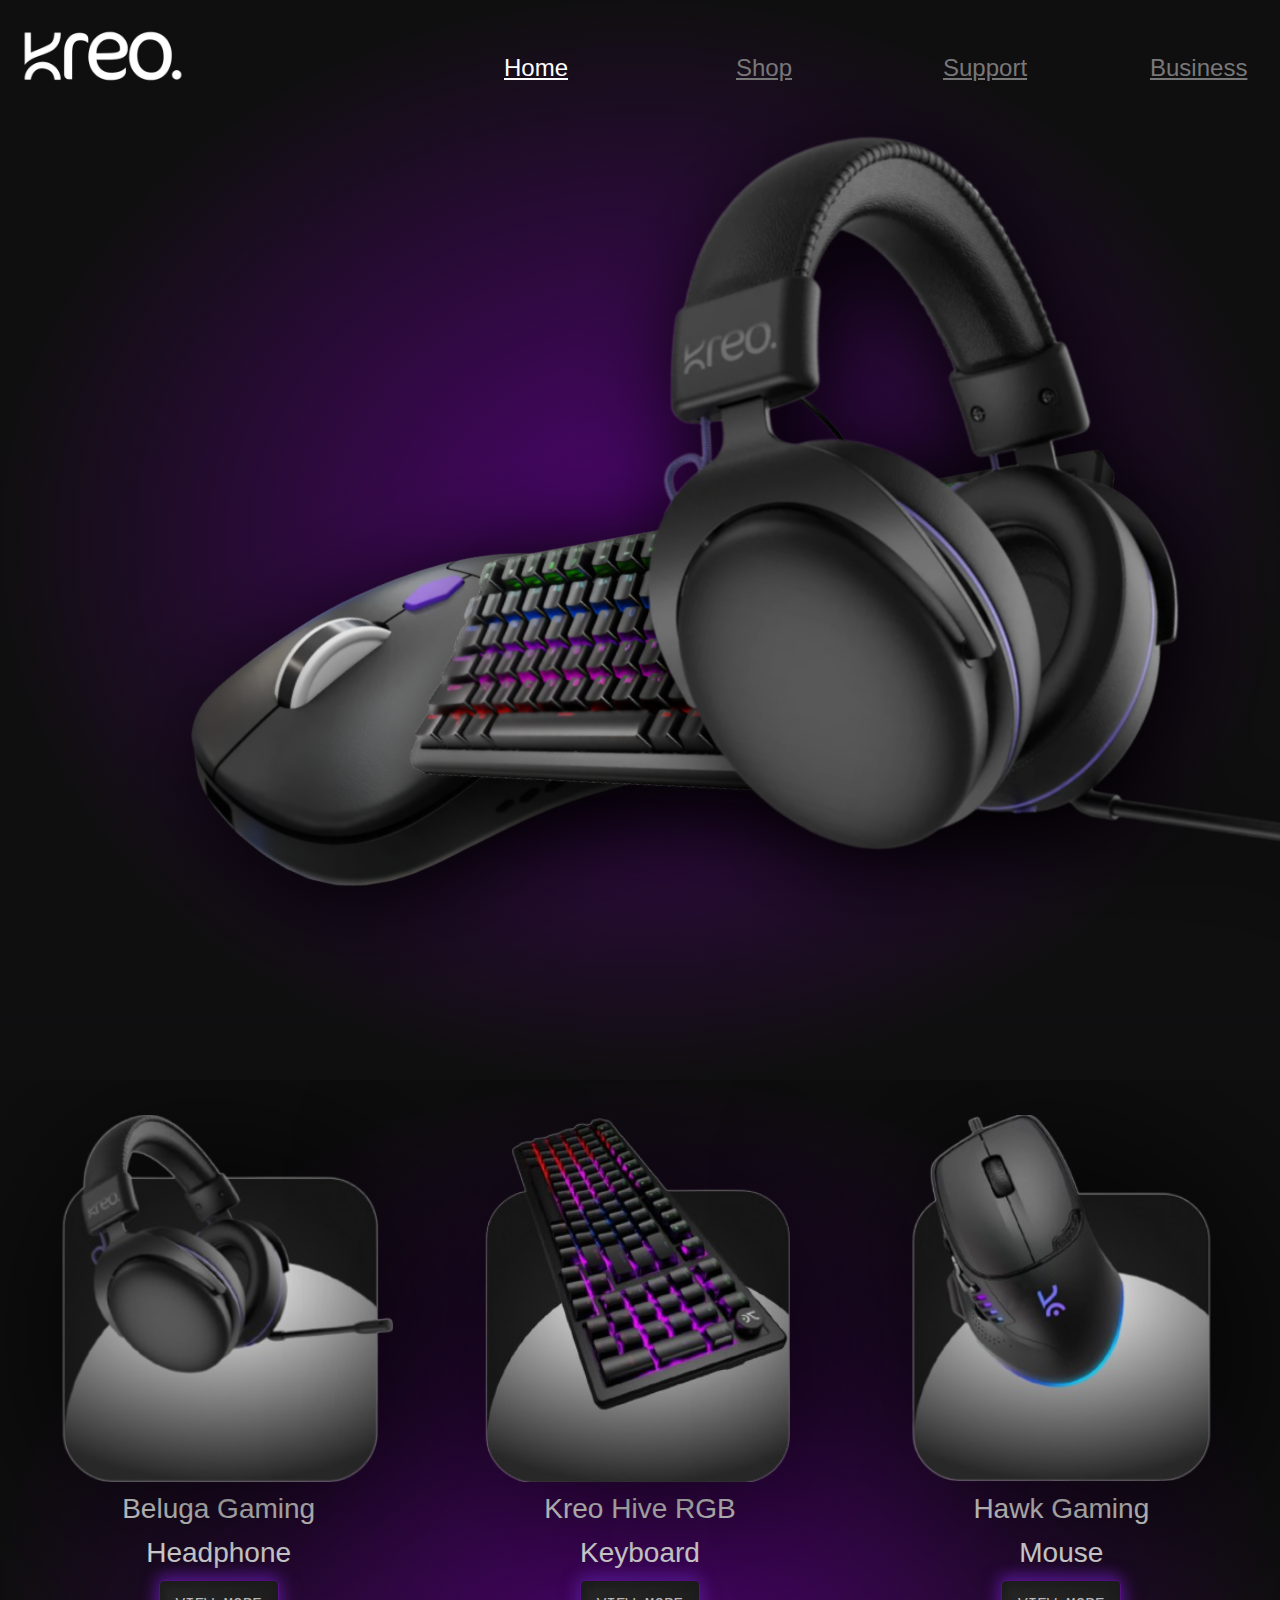
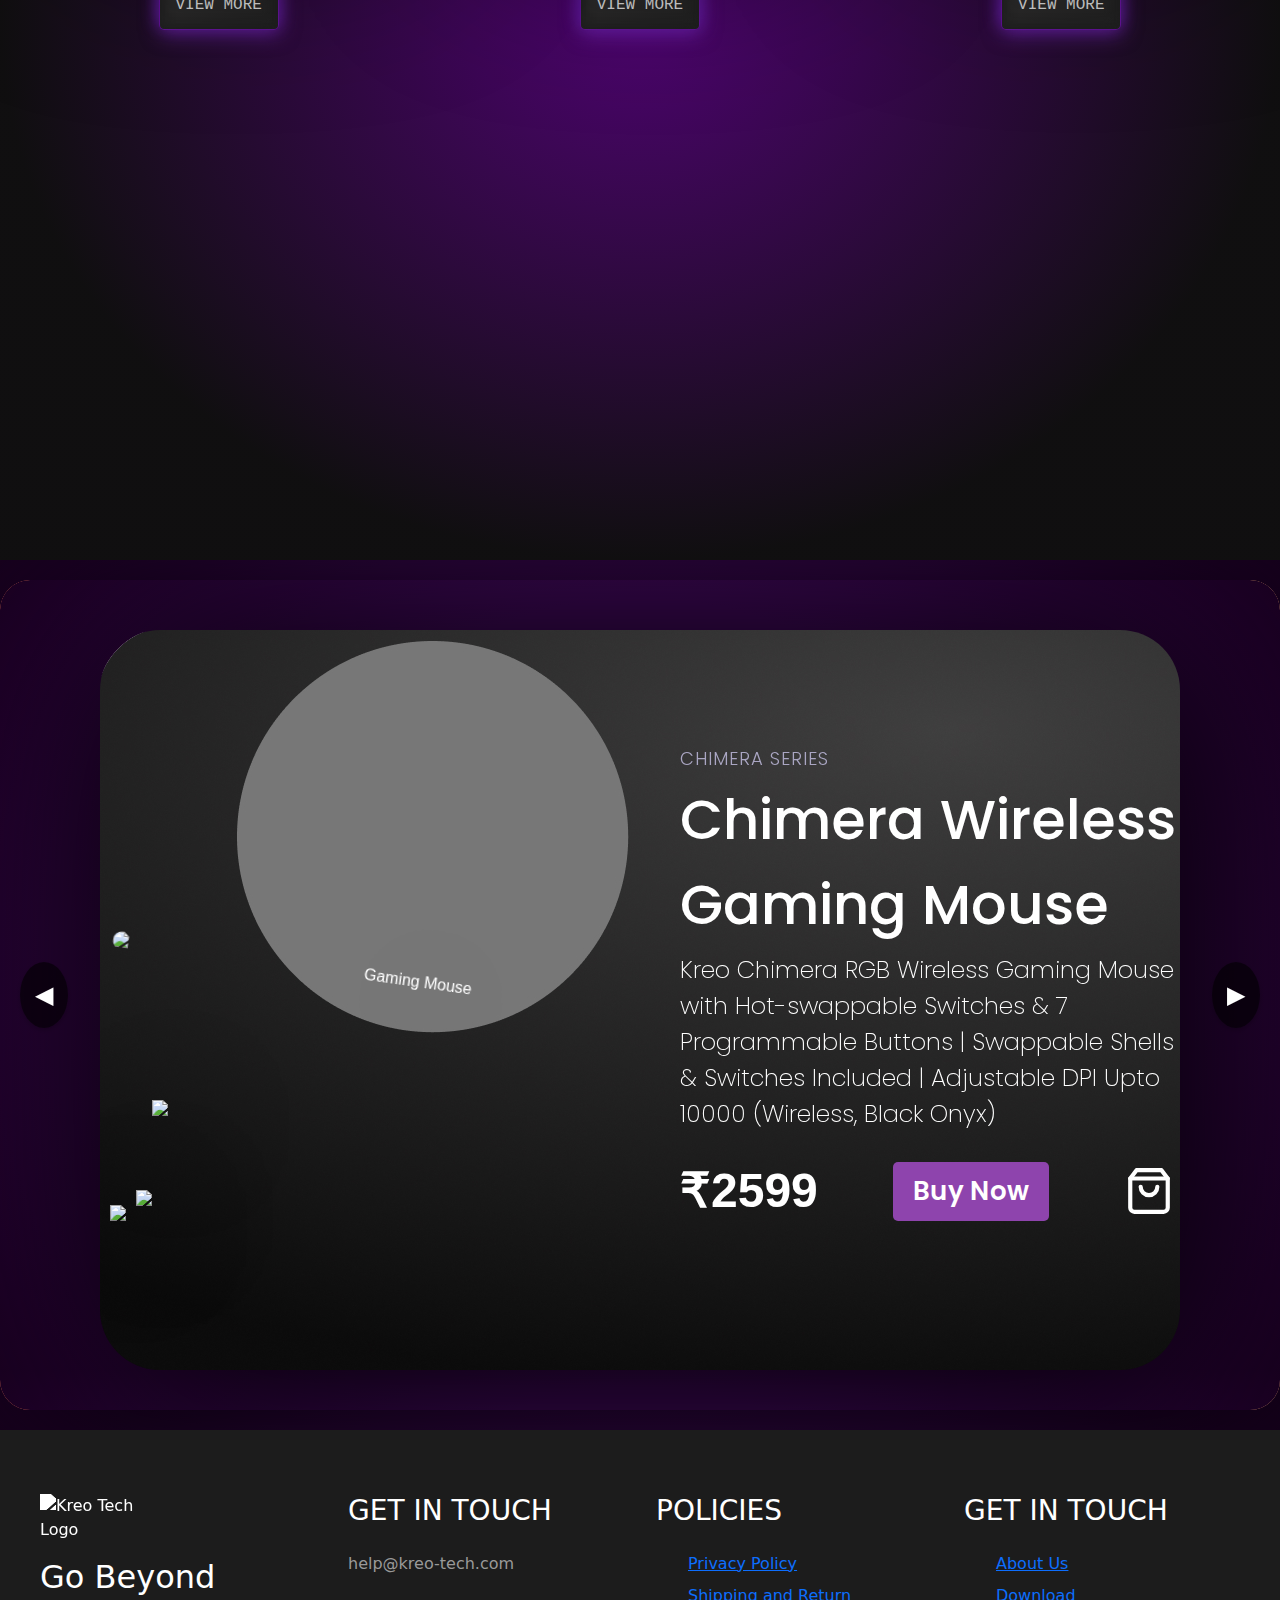
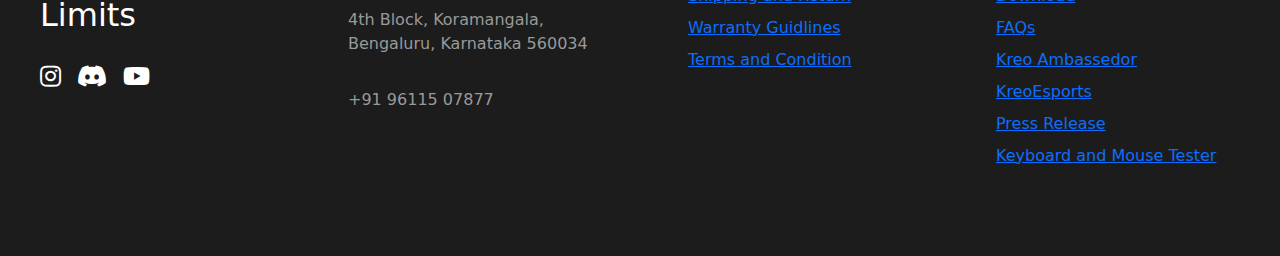
==== index.html @ af9f86cb "completed website" ====
<!DOCTYPE html>
<html lang="en">

<head>
  <meta charset="utf-8" />
  <meta name="viewport" content="width=device-width, initial-scale=1.0" />
  <title>Your Page Title</title>
  <link rel="stylesheet" href="desktopglobal3.css" />
  <link rel="stylesheet" href="style.css" />
  <link rel="stylesheet" href="kreo2.css">
  <link rel="stylesheet" href="https://cdnjs.cloudflare.com/ajax/libs/font-awesome/5.15.3/css/all.min.css">
  <link rel="stylesheet" href="slides.css">
  <link href="https://cdn.jsdelivr.net/npm/bootstrap@5.3.3/dist/css/bootstrap.min.css" rel="stylesheet">
  <link href="https://getbootstrap.com/docs/5.3/assets/css/docs.css" rel="stylesheet">
  <script src="https://cdn.jsdelivr.net/npm/bootstrap@5.3.3/dist/js/bootstrap.bundle.min.js"></script>
  <link href="https://cdn.jsdelivr.net/npm/bootstrap@5.3.3/dist/css/bootstrap.min.css" rel="stylesheet">
  <link href="https://getbootstrap.com/docs/5.3/assets/css/docs.css" rel="stylesheet">
  <link href="https://cdn.jsdelivr.net/npm/bootstrap@5.3.3/dist/css/bootstrap.min.css" rel="stylesheet">
  <link href="https://getbootstrap.com/docs/5.3/assets/css/docs.css" rel="stylesheet">
  
  <script src="https://cdn.jsdelivr.net/npm/bootstrap@5.3.3/dist/js/bootstrap.bundle.min.js"></script>
  <script src="https://cdn.jsdelivr.net/npm/bootstrap@5.3.3/dist/js/bootstrap.bundle.min.js"></script>

</head>

<body>
  <div class="bodypg3">
    <div class="desktoppg3">
      <div class="overlap-wrapperpg3">
        <div class="overlappg3">
          <div class="overlap-grouppg3">
            <nav class="navbarpg3">
              <img class="logopg3" src="ll.png" alt="Logo" />
              <ul class="nav-linkspg3">
                <li><a href="#" class="text-wrapper-4pg3">Home</a></li>
                <li><a href="#" class="text-wrapper-3pg3">Shop</a></li>
                <li><a href="#" class="text-wrapper-5pg3">Business</a></li>
                <li><a href="#" class="text-wrapperpg3">Support</a></li>
                <li><a href="#" class="text-wrapper-2pg3">Search</a></li>
                <li><a href="#" class="text-wrapper-6pg3">Login</a></li>
              </ul>
              <div class="nav-iconspg3">
                <a href="#"><img class="vectorpg3" src="Vector.png" alt="Search icon" />
                </a>
                <a href="#">
                  <img class="imgpg3" src="Vector1.png" alt="User icon" />
                </a>
                <a href="#">
                  <img class="vector-2pg3" src="car vector (1).png" alt="Shopping cart" />
                </a>
              </div>
            </nav>
            <div class="container">
            <div class="contentpg3" >
              <img class="screenshotpg3 img-fluid" src="M4.png" alt="Screenshot image" />
              <img class="artboard-abdfpg3 img-fluid" src="K4.png" alt="Description of K4" />
              <img class="screenshot-2pg3 img-fluid" src="H4.png" alt="Description of H4" />
            </div>
          </div>
          </div>
        </div>
      </div>
    </div>
  </div>
  <div class="bodypg4" >
    <!--<div class="navbarpg4">
       <div class="logopg4">
          <img src="logok.jpg" alt="Kreo logo">
      </div>
      <div class="nav-linkspg4">
          <a href="#">Home</a>
          <a href="#">Shop</a>
          <a href="#">Support</a>
          <a href="#">Business</a>
      </div>
      <div class="nav-iconspg4">
          <a href="#"><i class="fas fa-search"></i> Search</a>
          <a href="#"><i class="fas fa-sign-in-alt"></i> Login</a>
          <a href="#"><i class="fas fa-shopping-bag"></i></a>
      </div>
  </div> -->
    <div class="bgpg4" class="container-fluid ">
      <div class="row">
        <div class="col">
          <div class="productpg4">
            <img src="hed.png" alt="Headphones" width="500" height="500">
            <h2>Beluga Gaming </h2>
            <h2> Headphone</h2>
            <a href="\main website\KREO project\desktop4_1\desktop4_1.html">

              <button class="view-morepg4">VIEW MORE</button>
            </a>
          </div>
        </div>
        <div class="col ">
          <div class="productpg4" >
            <img src="desingkey.png" alt="Keyboard" width="500" height="500">
            <h2>Kreo Hive RGB</h2>
            <h2>Keyboard</h2>
            <a href="\main website\KREO project\desktop4_2\desktop4_2.html">
              <button class="view-morepg4">VIEW MORE</button>
            </a>
          </div>

        </div>
        <div class="col">
          <div class="productpg4" >
            <img src="mou.png" alt="Mouse" width="500" height="500">
            <h2>Hawk Gaming</h2>
            <h2>Mouse</h2>
            <a href="\main website\KREO project\desktop4_3\desktop4_3.html">
              <button class="view-morepg4">VIEW MORE</button>
            </a>
          </div>
        </div>
      </div>
    </div>
  </div>






  <div class=" bodyslide">
    <div class="sliderslide">
      <div class="slidesslide">
        <div class="slideslide" id="slide1slide">
          <iframe src="desktop5.html" frameborder="0" width="100%" height="100%"></iframe>
        </div>
        <div class="slideslide" id="slide2">
          <iframe src="desktop6.html" frameborder="0" width="100%" height="100%"></iframe>
        </div>
        <div class="slideslide" id="slide3">
          <iframe src="desktop7.html" frameborder="0" width="100%" height="100%"></iframe>
        </div>
      </div>
      <div class="buttonsslide">
        <button class="buttonslide" class="buttonslide" id="prev">&#9664;</button>
        <button class="buttonslide" id="next">&#9654;</button>
      </div>
    </div>

    <script>
      const slides = document.querySelector('.slidesslide');
      const slideCount = document.querySelectorAll('.slideslide').length;
      let currentIndex = 0;

      document.getElementById('prev').addEventListener('click', () => {
        currentIndex = (currentIndex - 1 + slideCount) % slideCount;
        updateSlidePosition();
      });

      document.getElementById('next').addEventListener('click', () => {
        currentIndex = (currentIndex + 1) % slideCount;
        updateSlidePosition();
      });

      function updateSlidePosition() {
        slides.style.transform = `translateX(-${currentIndex * 100}%)`;
      }
    </script>
  </div>
  <footer>
    <div class="footer-container">
      <!-- Logo Section -->
      <div class="footer-section">
        <img src="https://hebbkx1anhila5yf.public.blob.vercel-storage.com/Group%205-GHOmdBP4OWGGyqRGepA4aH3nRVOWvs.png"
          alt="Kreo Tech Logo" class="logo">
        <h2>Go Beyond Limits</h2>
        <div class="social-icons">
          <a href="#"><i class="fab fa-instagram"></i></a>
          <a href="#"><i class="fab fa-discord"></i></a>
          <a href="#"><i class="fab fa-youtube"></i></a>
        </div>
      </div>

      <!-- Get in Touch Section -->
      <div class="footer-section">
        <h3>GET IN TOUCH</h3>
        <p>help@kreo-tech.com</p>
        <p>4th Block, Koramangala,<br>Bengaluru, Karnataka 560034</p>
        <p>+91 96115 07877</p>
      </div>

      <!-- Policies Section -->
      <div class="footer-section">
        <h3>POLICIES</h3>
        <ul>
          <li><a href="#">Privacy Policy</a></li>
          <li><a href="#">Shipping and Return</a></li>
          <li><a href="#">Warranty Guidlines</a></li>
          <li><a href="#">Terms and Condition</a></li>
        </ul>
      </div>

      <!-- Get in Touch Links Section -->
      <div class="footer-section">
        <h3>GET IN TOUCH</h3>
        <ul>
          <li><a href="#">About Us</a></li>
          <li><a href="#">Download</a></li>
          <li><a href="#">FAQs</a></li>
          <li><a href="#">Kreo Ambassedor</a></li>
          <li><a href="#">KreoEsports</a></li>
          <li><a href="#">Press Release</a></li>
          <li><a href="#">Keyboard and Mouse Tester</a></li>
        </ul>
      </div>
    </div>
  </footer>
</body>

</html>
---- style.css ----
body{
  height: 100%;
  width: 100%;

}
.bodypg3 {
    overflow-x: hidden; /* Hide scrollbars */
  }



  
.desktoppg3 {
    
    display: flex;
    flex-direction: row;
    justify-content: center;
    width: 100%;
    overflow: hidden; /* Hide scrollbars */
  }
  
  .desktoppg3 .overlap-wrapperpg3 {
     background: radial-gradient(
      50% 50% at 50% 50%,
      rgb(76.82, 4.14, 110.5) 0%,
      rgb(15.88, 14.81, 15.94) 100%
    ); 
    width: 100%;
    height: 1080px;
  }
  
  /* .desktop .overlap {
    position: relative;
    width: 1899px;
    height: 1080px;
  } */
/*   
  .desktop .overlap-group {
    position: absolute;
    width: 1920px;
    height: 1080px;
    top: 0;
    left: 0;
  } */
  
  .desktoppg3 .text-wrapperpg3 {
    position: absolute;
    width: 149px;
    top: 54px;
    left: 943px;
    font-family: "Poppins-Regular", Helvetica;
    font-weight: 400;
    color: #797878;
    font-size: 24px;
    letter-spacing: 0;
    line-height: normal;
  }
  
  .desktoppg3 .div {
    position: absolute;
    width: 148px;
    top: 54px;
    left: 1177px;
    font-family: "Poppins-Regular", Helvetica;
    font-weight: 400;
    color: #797878;
    font-size: 24px;
    letter-spacing: 0;
    line-height: normal;
  }
  
  .desktoppg3 .text-wrapper-2pg3 {
    position: absolute;
    width: 148px;
    top: 54px;
    left: 1530px;
    font-family: "Poppins-Regular", Helvetica;
    font-weight: 400;
    color: #ffffff;
    font-size: 24px;
    letter-spacing: 0;
    line-height: normal;
  }
  
  .desktoppg3 .text-wrapper-3pg3 {
    position: absolute;
    width: 148px;
    top: 54px;
    left: 736px;
    font-family: "Poppins-Regular", Helvetica;
    font-weight: 400;
    color: #797878;
    font-size: 24px;
    letter-spacing: 0;
    line-height: normal;
  }
  
  .desktoppg3 .text-wrapper-4pg3 {
    position: absolute;
    width: 114px;
    top: 54px;
    left: 504px;
    font-family: "Poppins-Regular", Helvetica;
    font-weight: 400;
    color: #ffffff;
    font-size: 24px;
    letter-spacing: 0;
    line-height: normal;
  }
  
  .desktoppg3 .vectorpg3 {
    position: absolute;
    width: 25px;
    height: 18px;
    top: 63px;
    left: 1701px;
  }
  
  .desktoppg3 .imgpg3 {
    position: absolute;
    width: 21px;
    height: 21px;
    top: 63px;
    left: 1504px;
  }
  
  .desktoppg3 .screenshotpg3 {
    position: absolute;
    height: 438px;
    top: 500px;
    left: 130px;
    object-fit: cover;
    rotate:14deg;
    
    
    filter: drop-shadow(black 1rem 1rem 50px);

  }
  
  .desktoppg3 .artboard-abdfpg3 {
    position: absolute;
    width: auto;
    height: 762px;
    top: 300px;
    rotate: 12deg;
    right: 120px;
    object-fit: cover;
    filter: drop-shadow(black 1rem 1rem 50px);
    
    
   
  } 
  
  .desktoppg3 .screenshot-2pg3 {
    position: absolute;
    rotate:14deg;
    height: 738px;
    top: 150px;
    left: 500px;
    object-fit: cover;
    
   
    filter: drop-shadow(black 1rem 1rem 50px);
    

  }
  
   .logopg3 {
    position: absolute;
    width: 386px;
    height: 132px;
    top: 0;
    left: 110;
    object-fit: cover;
    margin-left: -90px;
    margin-top: -10px;
  }
  
  .desktoppg3 .overlap-group-2pg3 {
    position: absolute;
    width: 148px;
    height: 51px;
    top: 54px;
    left: 1737px;
  }
  
  
  
  .desktoppg3 .vector-2pg3 {
    position: absolute;
    
    height: auto;
    top: 2px;
    
    height: 25px;
    margin-left: 116rem;
    margin-top: 3.33rem;
    
  }
  
  .vectorpg3{
    margin-top: -0.2rem;
    margin-left: -0.1rem;
  }
  .imgpg3{
    margin-top: -0.3rem;
    margin-left: -0.3rem;

  }

 
  .text-wrapper-6pg3{
    position: absolute;
    width: 148px;
    top: 54px;
    left: 1740px;
    font-family: "Poppins-Regular", Helvetica;
    font-weight: 400;
    color: #ffffff;
    font-size: 24px;
    letter-spacing: 0;
    line-height: normal;

  }
  .text-wrapper-5pg3{
    position: absolute;
    width: 149px;
    top: 54px;
    left: 1150px;
    font-family: "Poppins-Regular", Helvetica;
    font-weight: 400;
    color: #797878;
    font-size: 24px;
    letter-spacing: 0;
    line-height: normal;
  }
 
  .bodypg4{
    overflow-x: hidden; /* Hide scrollbars */
    margin: 0;
    font-family: Arial, sans-serif;
    background: radial-gradient(
      50% 50% at 50% 50%,
      rgb(76.82, 4.14, 110.5) 0%,
      rgb(15.88, 14.81, 15.94) 100%);
    color: white;
}

.navbarpg4 {
    display: flex;
    justify-content: space-between;
    align-items: center;
    padding: 20px 40px;
    background: linear-gradient(135deg, #480e68, #1a1a1a);
}

.navbarpg4 .logopg4 img {
    height: 40px;
}

.navbarpg4 .nav-linkspg4 {
    display: flex;
    gap: 130px;
}

.navbarpg4 .nav-linkspg4 a {
    color: #b3b3b3;
    text-decoration: none;
    font-size: 16px;
}

.navbarpg4 .nav-linkspg4 a:hover {
    color: white;
}

.navbarpg4 .nav-iconspg4 {
    display: flex;
    gap: 20px;
}

.navbarpg4 .nav-iconspg4 a {
    color: #b3b3b3;
    text-decoration: none;
    font-size: 16px;
}

.navbarpg4 .nav-iconspg4 a:hover {
    color: white;
}

.bgpg4 {
    display: flex;
    justify-content: center;
    gap: 20px;
    padding: 20px;
    background: radial-gradient(
      50% 50% at 50% 50%,
      rgb(76.82, 4.14, 110.5) 0%,
      rgb(15.88, 14.81, 15.94) 100%);
    height: 1080px;

}

.productpg4 {
   border-radius: 10px;
    text-align: center;
    padding: 15px;
    max-width: 1000px;
}

.productpg4 img {
    border-radius: 10px;
    max-width: 100%;
    height: auto;
    filter:drop-shadow(black 1rem 1rem 100px);
}

.productpg4 h2 {
    margin: 10px 0 5px;
    font-size: 28px;
    color: #fff;
}

.view-morepg4 {
    margin-top: 10px;
    height: 50px;
  margin: 5px;
  width: 120px;
  background: #000000;
  -webkit-box-pack: center;
  -ms-flex-pack: center;
  justify-content: center;
  cursor: pointer;
  -webkit-box-align: center;
  -ms-flex-align: center;
  align-items: center;
  font-family: Consolas, Courier New, monospace;
  border: solid #9900ff86 1px;
  font-size: 16px;
  color: rgb(212, 212, 212);
  -webkit-transition: 500ms;
  transition: 500ms;
  border-radius: 5px;
  background: linear-gradient(145deg, #2e2d2d, #212121);
  -webkit-box-shadow: -1px -5px 15px #7B2CBF, 5px 5px 15px #41465b,
    inset 5px 5px 10px #212121, inset -5px -5px 10px #212121;
  box-shadow: -1px -5px 15px #5A189A, 1px 4px 20px #7a2cbfa9,
    inset 5px 5px 10px #212121, inset -5px -5px 10px #212121;}

.view-morepg4:hover {
  -webkit-box-shadow: 1px 1px 13px #20232e, -1px -1px 13px #545b78;
  box-shadow: 1px 1px 13px #5A189A, -1px -1px 13px #545b78;
  color: #d6d6d6;
  -webkit-transition: 500ms;
  transition: 500ms;
}

.view-morepg4:active {
  -webkit-box-shadow: 1px 1px 13px #20232e, -1px -1px 33px #545b78;
  box-shadow: 1px 1px 13px #5A189A, -1px -1px 33px #7B2CBF;
  color: #d6d6d6;
  -webkit-transition: 100ms;
  transition: 100ms;
}









.bodyslide {
  overflow-x: hidden; /* Hide scrollbars */
  margin: 0;
  font-family: 'Poppins', sans-serif;
  background-color: #f4f4f9;
  color: #333;
  background: rgb(56,7,79);
    background: radial-gradient(circle, rgba(56,7,79,1) 50%, rgba(26,0,34,1) 100%);

}

.sliderslide {
  width: 100%;
  overflow: hidden;
  position: relative;
  border-radius: 15px;
  /* box-shadow: 0 4px 10px rgba(0, 0, 0, 0.1); */
  margin: 0px auto;
  max-width: 1200px;
}

.slidesslide {
  display: flex;
  transition: transform 0.5s ease-in-out;
}

.slideslide {
  flex: 1 0 100%;
  width: 100%;
  height: 400px;
  display: flex;
  align-items: center;
  justify-content: center;
  font-size: 2rem;
  color: white;
  text-shadow: 1px 1px 5px rgba(0, 0, 0, 0.5);
  background-size: cover;
  background-position: center;
  border-radius: 15px;
}

#slide1slide {
  background-image: linear-gradient(to right, #ff7e5f, #feb47b);
}

#slide2slide {
  background-image: linear-gradient(to right, #6a11cb, #2575fc);
}

#slide3slide {
  background-image: linear-gradient(to right, #56ab2f, #a8e063);
}

.buttonsslide {
  position: absolute;
  top: 50%;
  width: 100%;
  display: flex;
  justify-content: space-between;
  transform: translateY(-50%);
  padding: 0 20px;
  box-sizing: border-box;
}

.buttonslide {
  background-color: rgba(0, 0, 0, 0.6);
  border: none;
  color: white;
  padding: 15px;
  cursor: pointer;
  font-size: 1.5rem;
  border-radius: 50%;
  transition: background-color 0.3s;
  box-shadow: 0 2px 5px rgba(0, 0, 0, 0.2);
}

.button:hover {
  background-color: rgba(0, 0, 0, 0.8);
}

.hidden {
  display: none;
}








/* General Reset */
.bodypg5 {
  overflow-x: hidden; /* Hide scrollbars */
  margin: 0;
  font-family: Arial, sans-serif;
  background: rgb(56,7,79);
  background: radial-gradient(circle, rgba(56,7,79,1) 50%, rgba(26,0,34,1) 100%);
  color: #FFFFFF;
}

.headerpg5 {
  display: flex;
  justify-content: space-between;
  align-items: center;
  padding: 10px 20px;
  
}

.logopg5 {
  font-size: 24px;
  font-weight: bold;
  color: #FFFFFF;
  margin-top: 10px;
}

.navpg5 a {
  margin: 0 50px;
  text-decoration: none;
  color: #FFFFFF;
  text-transform: uppercase;
  letter-spacing: 1px;
  font-family: "Poppins", serif;
font-weight: 300;
font-style: normal;
}


.header-iconspg5 button {
  background: none;
  border: none;
  color: #FFFFFF;
  font-size: 16px;
  margin: 0 5px;
  cursor: pointer;
}

.mainpg5 {
  padding: 20px;
  text-align: center;
  /* background: rgb(56,56,56);
  background: radial-gradient(circle, rgba(56,56,56,1) 0%, rgba(56,56,56,1) 7%, rgba(12,12,12,1) 100%);
  filter: progid:DXImageTransform.Microsoft.gradient(startColorstr="#383838",endColorstr="#0c0c0c",GradientType=1); */
  background-image: url('mouse\ bg.png');
  background-repeat: no-repeat;
  border-radius: 60px;
  margin-left: 100px;
  margin-right: 100px;
  margin-top: 50px;
  height:700px;
  filter:drop-shadow(black 1rem 1rem 100px);
}

.explorepg5 {
  font-size: 60px;
  font-weight: bold;
  margin-bottom: -40px;
  text-align: center;
  font-family: "Poppins", serif;
  font-weight: 600;
  font-style: normal;
  margin-top: -5px;
}

.productpg5 {
  display: flex;
  justify-content: center;
  align-items: center;
  gap: 20px;
}

.product-imagepg5 img {
  width: 600px;
  height: auto;
  border-radius: 10px;
}

.product-detailspg5 {
  
  max-width: 500px;
  text-align: left;
  position: absolute;
  top: 100px;
  margin-left: 580px;
  
}

.product-detailspg5 h2 {
  font-size: 18px;
  color: #AAA6C3;
  text-transform: uppercase;
  letter-spacing: 1px;
  font-family: "Poppins", serif;
font-weight: 300;
font-style: normal;
}

.product-detailspg5 h1 {
  font-size: 56px;
  font-weight: bold;
  margin: -10px 0;
  font-family: "Poppins", serif;
font-weight: 500;
font-style: normal;
}

.product-detailspg5 p {
  font-size: 24px;
  line-height: 1.5;
  margin: 15px 0;
  font-family: "Poppins", serif;
font-weight: 200;
font-style: normal;
  
}

.pricepg5 {
  font-size: 48px;
  font-weight: bold;
  margin: 30px 0;
  margin-top:30px;
  color: #ffffff;
}

.buy-nowpg5 {
  position: absolute;
  top: 430x;
  background-color: #8E44AD;
  color: #FFFFFF;
  border: none;
  padding: 10px 20px;
  font-size: 26px;
  border-radius: 5px;
  cursor: pointer;
  font-family: "Poppins", serif;
  font-weight: 600;
  font-style: normal;
  
  margin-left: 75px;
}

.buy-nowpg5:hover {
  background-color: #732D91;
}

.blackpg5{
  filter: invert(100%) sepia(34%) saturate(450%) hue-rotate(190deg) brightness(95%) contrast(90%);
  height:45px
}

.imagespg5{
  display: flex;
  justify-content: left;
  align-items: center;
  
  gap: 20px;
  
}
.subimagepg5
{
height: 220px;
position: inherit;
margin-top: 450px;
margin-left: -10px;
filter:drop-shadow(black 1rem 1rem 90px);
}

.Mouse4
{
  position: absolute;
  left :10px;
  height: 100px;
  bottom:380px;
  filter:drop-shadow(black 1rem 1rem 90px);
  rotate: 8deg;
}

#subimage2pg5
{
  height: 250px;
}
#subimage1pg5
{
  height: 150px;
  margin-top: 480px;
}
#subimage3pg5
{
  height: 200px;
  margin-left: -40px;
}

.cart-btn-mainpg5{
  position: absolute;
  top: 435px;
  right: 0px;
  background: none;
  border: none;
  color: #FFFFFF;
  cursor: pointer;
  

}

.money25{
  font-size: 48px;
  font-weight: bold;
  margin: 30px 0;
  margin-top:30px;
  color: #ffffff;
}

* {
  margin: 0;
  padding: 0;
  box-sizing: border-box;
}

body {
  overflow-x: hidden; /* Hide scrollbars */
  font-family: 'Poppins', sans-serif;
  line-height: 1.6;
  font-weight: 300; /* Light weight for body text */
}

footer {
  background-color: #1C1C1C;
  color: white;
  padding: 4rem 2rem;
}

.footer-container {
  max-width: 1200px;
  margin: 0 auto;
  display: grid;
  grid-template-columns: repeat(4, 1fr);
  gap: 2rem;
}

.footer-section {
  display: flex;
  flex-direction: column;
  gap: 1rem;
}

/* Logo Styles */
.logo {
  width: 100px;
  height: auto;
  filter: brightness(0) invert(1); /* Makes the logo white */
}

h2 {
  font-weight: 200; /* Extra light weight for "Go Beyond Limits" */
  font-size: 1.2rem;
}

h3 {
  font-size: 1.1rem;
  margin-bottom: 1rem;
  font-weight: 300; /* Light weight for section headers */
}

/* Social Icons */
.social-icons {
  display: flex;
  gap: 1rem;
}

.social-icons a {
  color: white;
  font-size: 1.5rem;
  transition: opacity 0.3s ease;
}

.social-icons a:hover {
  opacity: 0.8;
}

/* Links */
ul {
  list-style: none;
}

ul li {
  margin-bottom: 0.5rem;
}

a {
  color: #999;
  text-decoration: none;
  transition: color 0.3s ease;
}

a:hover {
  color: white;
}

p {
  color: #999;
  margin-bottom: 0.5rem;
}

/* Responsive Design */
@media (max-width: 1024px) {
  .footer-container {
      grid-template-columns: repeat(2, 1fr);
  }
}

@media (max-width: 640px) {
  .footer-container {
      grid-template-columns: 1fr;
  }

  .footer-section {
      text-align: center;
  }

  .social-icons {
      justify-content: center;
  }
}
---- slides.css ----
.bodyslide {
    margin: 0;
    font-family: 'Poppins', sans-serif;
    background-color: #f4f4f9;
    color: #333;
}

.sliderslide {
   
    overflow: hidden;
    position: relative;
    border-radius: 15px;
    filter: drop-shadow(black 1rem 1rem 90px) ;
    margin: 20px auto;
    max-width: 1850px;
    max-height: 2000px;
    border-radius: 30px;
    height: 830px; /* Adjust based on iframe content */
}

.slidesslide {
    display: flex;
    transition: transform 0.5s ease-in-out;
}

.slideslide {
    flex: 1 0 100%;
    width:90%;
    height: 90%;
    display: flex;
    align-items: center;
    justify-content: center;
    background: #fff;
    border-radius: 30px;
    overflow: hidden;
    position: relative;
}

iframe {
    width: 100%;
    height: 2000px;


    border: none;
}

.buttonsslide {
    position: absolute;
    top: 50%;
    width: 100%;
    display: flex;
    justify-content: space-between;
    transform: translateY(-50%);
    padding: 0 20px;
    box-sizing: border-box;
}

.buttonslide {
    background-color: rgba(0, 0, 0, 0.6);
    border: none;
    color: white;
    padding: 15px;
    cursor: pointer;
    font-size: 1.5rem;
    border-radius: 50%;
    transition: background-color 0.3s;
    box-shadow: 0 2px 5px rgba(0, 0, 0, 0.2);
}

.buttonslide:hover {

    background-color: rgba(0, 0, 0, 0.8);
}

.hidden {
    display: none;
}
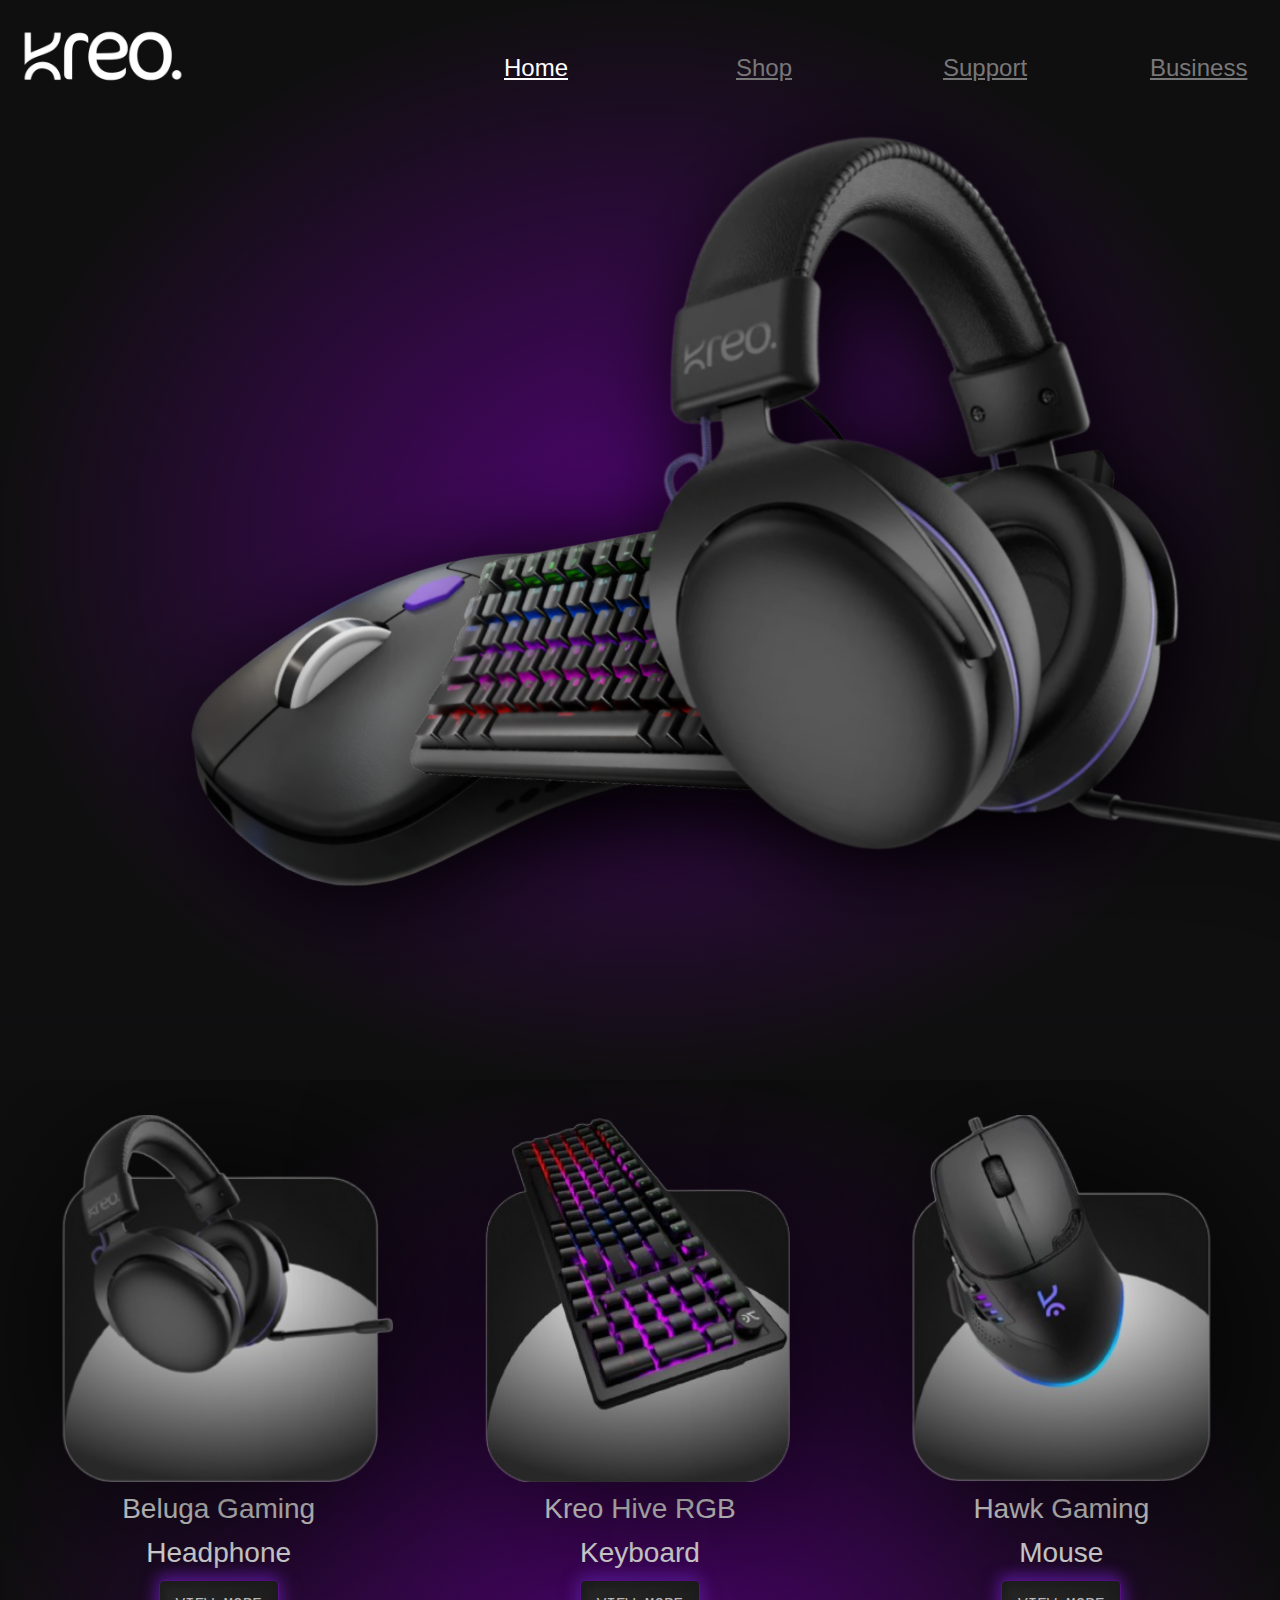
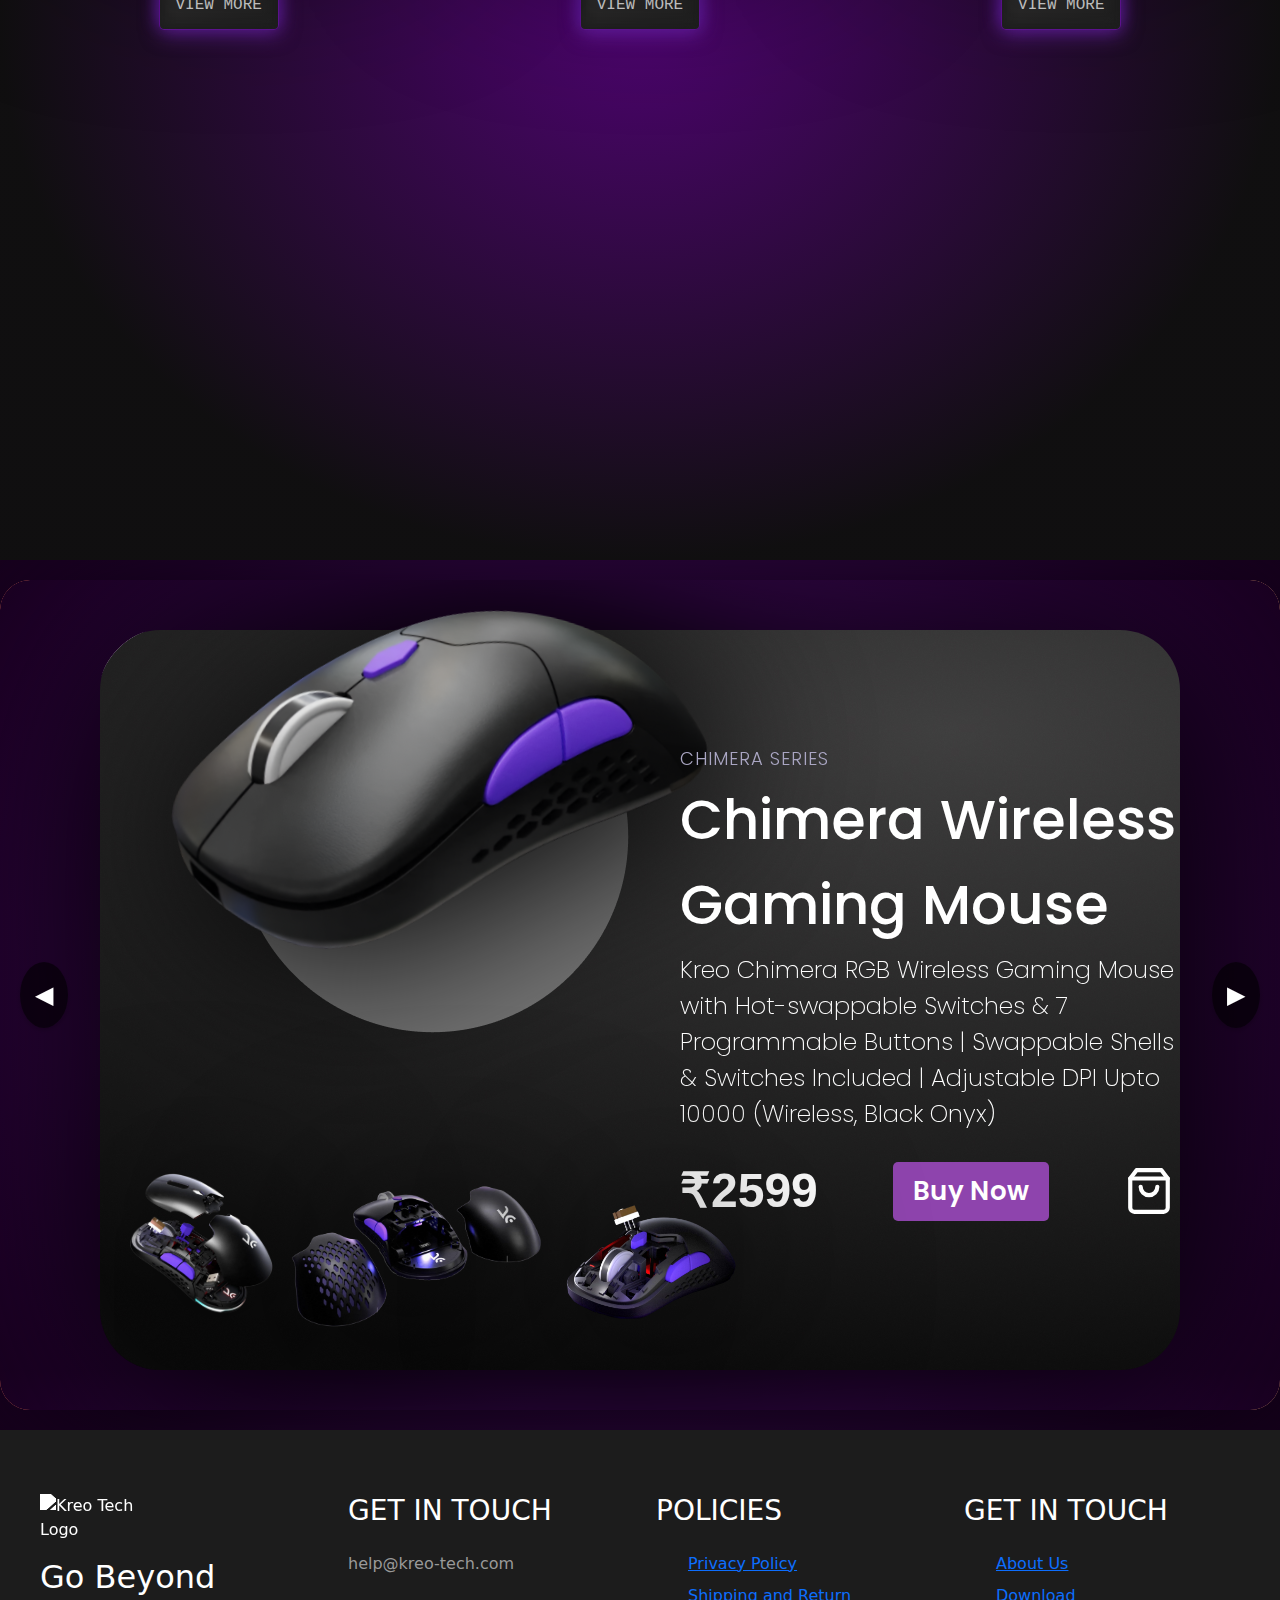
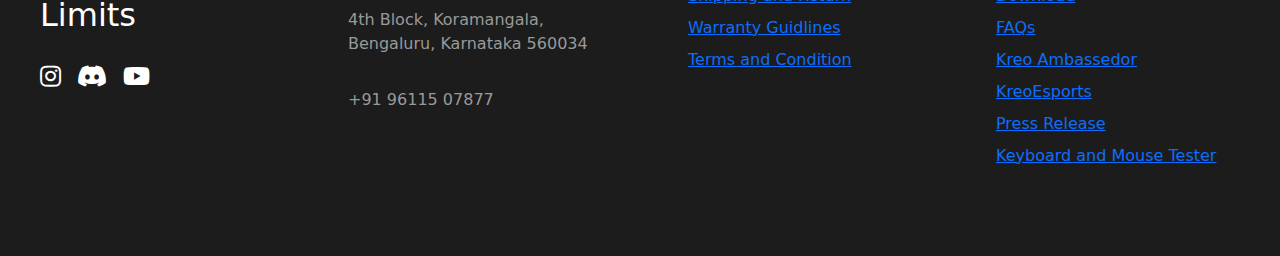
==== commit 1fffc88e: "Update index.html" ====
--- a/index.html
+++ b/index.html
@@ -86,7 +86,7 @@
             <img src="hed.png" alt="Headphones" width="500" height="500">
             <h2>Beluga Gaming </h2>
             <h2> Headphone</h2>
-            <a href="\main website\KREO project\desktop4_1\desktop4_1.html">
+            <a href="\KREO project\desktop4_1\desktop4_1.html">
 
               <button class="view-morepg4">VIEW MORE</button>
             </a>
@@ -97,7 +97,7 @@
             <img src="desingkey.png" alt="Keyboard" width="500" height="500">
             <h2>Kreo Hive RGB</h2>
             <h2>Keyboard</h2>
-            <a href="\main website\KREO project\desktop4_2\desktop4_2.html">
+            <a href="\KREO project\desktop4_2\desktop4_2.html">
               <button class="view-morepg4">VIEW MORE</button>
             </a>
           </div>
@@ -108,7 +108,7 @@
             <img src="mou.png" alt="Mouse" width="500" height="500">
             <h2>Hawk Gaming</h2>
             <h2>Mouse</h2>
-            <a href="\main website\KREO project\desktop4_3\desktop4_3.html">
+            <a href="\KREO project\desktop4_3\desktop4_3.html">
               <button class="view-morepg4">VIEW MORE</button>
             </a>
           </div>
@@ -211,4 +211,4 @@
   </footer>
 </body>
 
-</html>+</html>
